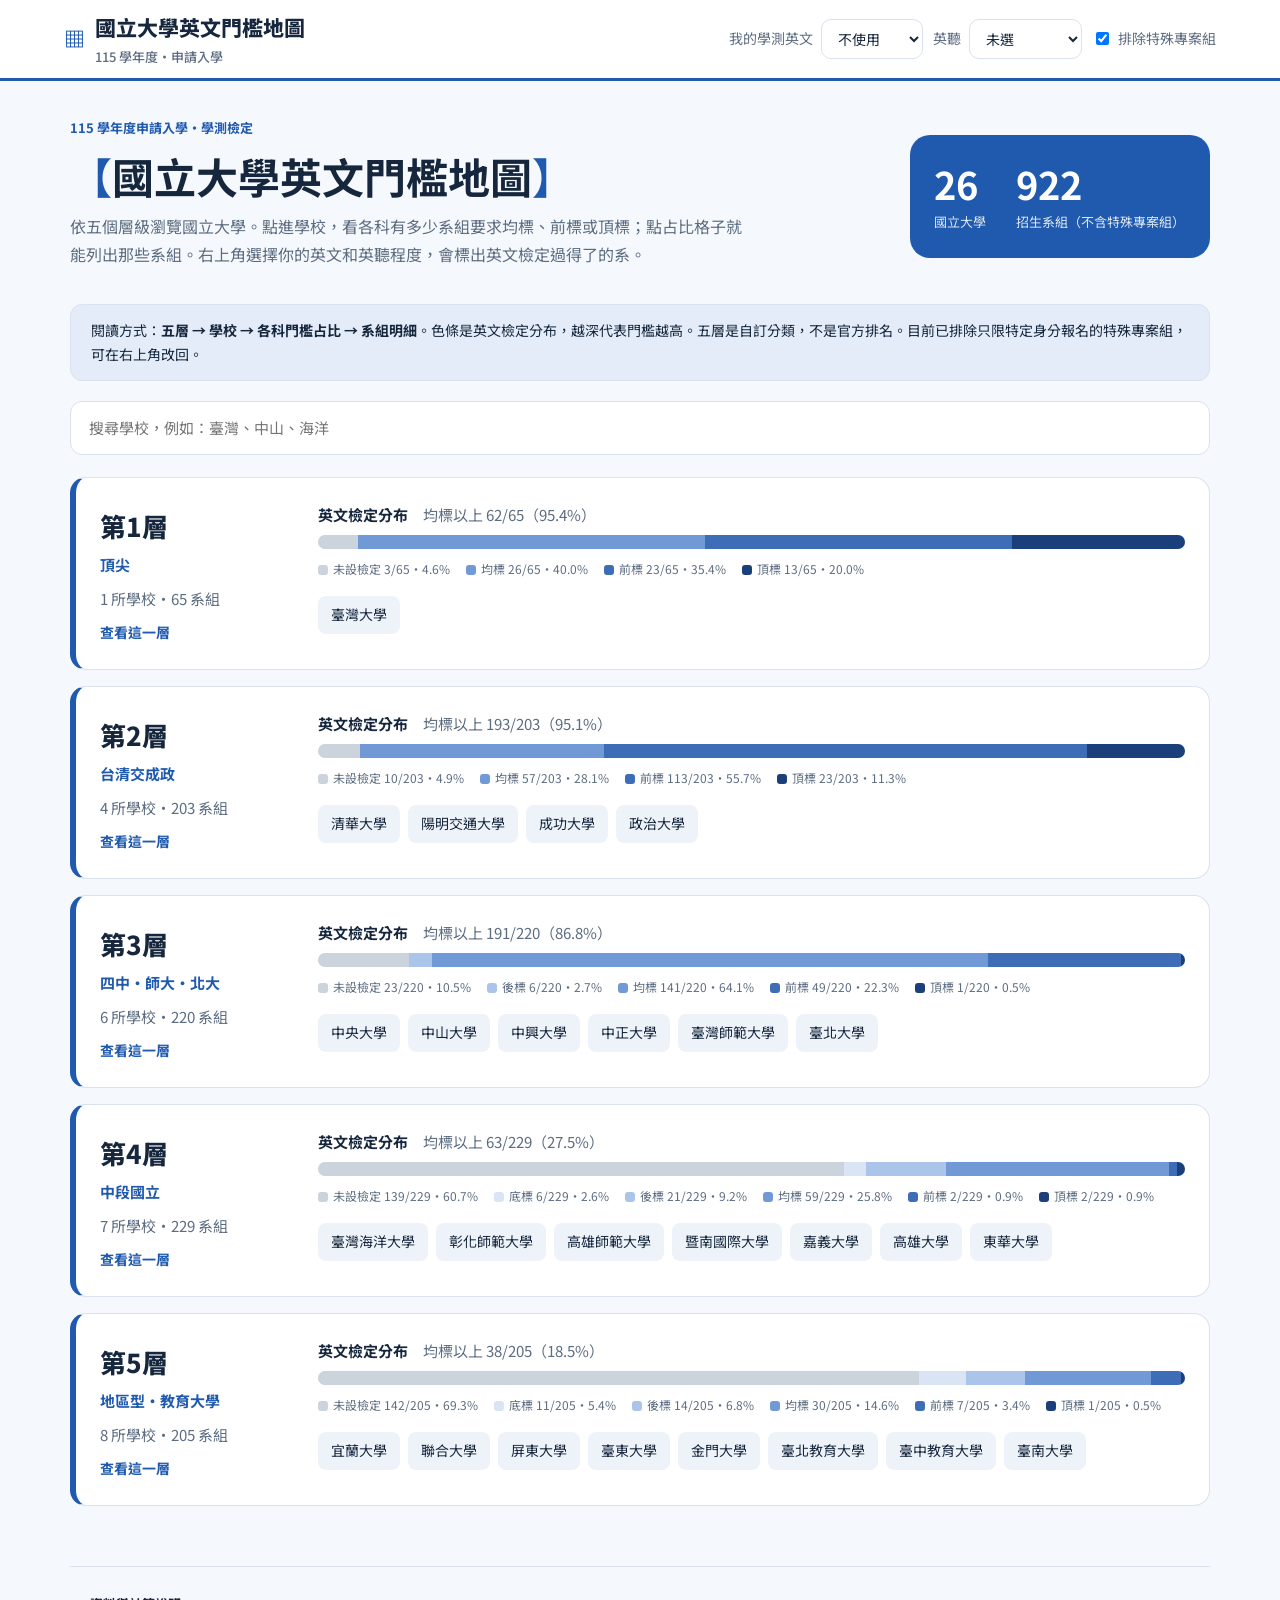
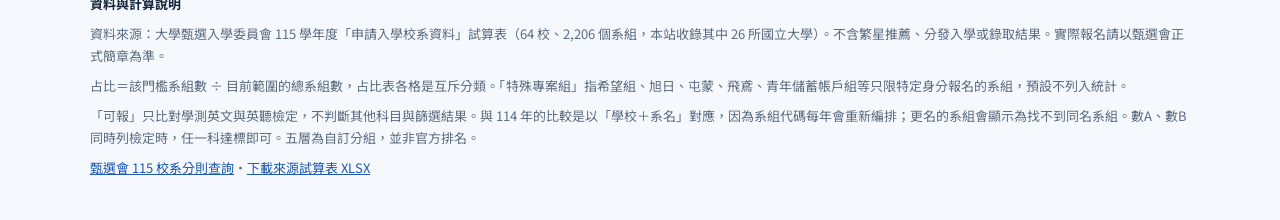
==== national.html @ 5b3b0f8a "feat: preserve existing national university application map" ====
<!doctype html><html lang="zh-Hant"><head><meta charset="utf-8"><meta name="viewport" content="width=device-width, initial-scale=1, viewport-fit=cover"><meta name="description" content="115學年度26所國立大學申請入學，各科檢定門檻與系組占比查詢，可依英文、英聽程度標出可報名系組，並比較114年變動。"><title>國立大學英文門檻地圖・115 申請入學</title><link rel="stylesheet" href="styles.css"></head><body>
<header><a class="brand" href="index.html"><span class="mark">▦</span><span>國立大學英文門檻地圖<span class="edition">115 學年度・申請入學</span></span></a>
<div class="myeng"><span class="grp"><label for="my-eng">我的學測英文</label><select id="my-eng"></select></span><span class="grp"><label for="my-lis">英聽</label><select id="my-lis"></select></span><label class="chk"><input type="checkbox" id="hide-special"> 排除特殊專案組</label></div></header>
<main id="app" aria-live="polite"><p>正在載入校系資料…</p></main>
<footer><strong>資料與計算說明</strong>
<p>資料來源：大學甄選入學委員會 115 學年度「申請入學校系資料」試算表（64 校、2,206 個系組，本站收錄其中 26 所國立大學）。不含繁星推薦、分發入學或錄取結果。實際報名請以甄選會正式簡章為準。</p>
<p>占比＝該門檻系組數 ÷ 目前範圍的總系組數，占比表各格是互斥分類。「特殊專案組」指希望組、旭日、屯蒙、飛鳶、青年儲蓄帳戶組等只限特定身分報名的系組，預設不列入統計。</p>
<p>「可報」只比對學測英文與英聽檢定，不判斷其他科目與篩選結果。與 114 年的比較是以「學校＋系名」對應，因為系組代碼每年會重新編排；更名的系組會顯示為找不到同名系組。數A、數B同時列檢定時，任一科達標即可。五層為自訂分組，並非官方排名。</p>
<a href="https://www.cac.edu.tw/apply115/query.php" target="_blank" rel="noopener">甄選會 115 校系分則查詢</a>・<a href="source.xlsx" download>下載來源試算表 XLSX</a></footer>
<script src="app.js"></script></body></html>
---- styles.css ----
@import url('https://fonts.googleapis.com/css2?family=Noto+Sans+TC:wght@400;500;700;800&display=swap');
:root{
  --ink:#16273D;--muted:#5D6D81;--line:#D9E2EE;--paper:#F5F8FC;--card:#FFFFFF;--soft:#EEF3FA;
  --accent:#1F5AAE;--accent-ink:#FFFFFF;--accent-soft:#E3ECF8;--focus:#F2A93B;
  --ok:#1E7A55;--ok-soft:#E1F2EA;--no:#B23A48;--no-soft:#F8E6E8;
  --l0:#CBD3DD;--l1:#D9E5F5;--l2:#ABC5EA;--l3:#7099D6;--l4:#3E6DB8;--l5:#1B3F7A;
  box-sizing:border-box;padding-top:env(safe-area-inset-top,0px);padding-bottom:env(safe-area-inset-bottom,0px);
}
@media (prefers-color-scheme:dark){:root:not([data-theme="light"]){
  --ink:#E5ECF5;--muted:#9AA9BC;--line:#2C3A4E;--paper:#111821;--card:#18212D;--soft:#1E2A39;
  --accent:#7AAAF0;--accent-ink:#0E1620;--accent-soft:#1F3150;--focus:#F2A93B;
  --ok:#78CFA6;--ok-soft:#173829;--no:#F0919C;--no-soft:#3A1F25;
  --l0:#3A4553;--l1:#2B3E59;--l2:#34537F;--l3:#4B74B0;--l4:#6F98D8;--l5:#A8C5EF;}}
:root[data-theme="dark"]{
  --ink:#E5ECF5;--muted:#9AA9BC;--line:#2C3A4E;--paper:#111821;--card:#18212D;--soft:#1E2A39;
  --accent:#7AAAF0;--accent-ink:#0E1620;--accent-soft:#1F3150;--focus:#F2A93B;
  --ok:#78CFA6;--ok-soft:#173829;--no:#F0919C;--no-soft:#3A1F25;
  --l0:#3A4553;--l1:#2B3E59;--l2:#34537F;--l3:#4B74B0;--l4:#6F98D8;--l5:#A8C5EF;}
html{scroll-padding-top:env(safe-area-inset-top,0px)}
*{box-sizing:border-box}
body{margin:0;background:var(--paper);font:15px/1.7 'Noto Sans TC','PingFang TC','Microsoft JhengHei',system-ui,sans-serif;color:var(--ink)}
a{color:inherit;text-decoration:none}
button,input,select{font:inherit;color:inherit}
button,a,input,select{touch-action:manipulation}
:focus-visible{outline:3px solid var(--focus);outline-offset:3px}
header{min-height:76px;border-bottom:3px solid var(--accent);display:flex;flex-wrap:wrap;gap:10px 20px;align-items:center;justify-content:space-between;padding:10px max(5vw,20px);background:var(--card)}
.brand{font-size:21px;font-weight:800;display:flex;gap:10px;align-items:center}
.brand .mark{color:var(--accent)}
.edition{color:var(--muted);font-size:13px;display:block;font-weight:500}
.myeng{display:flex;align-items:center;gap:10px;font-size:14px}
.myeng label{color:var(--muted)}
.myeng select{padding:8px 12px;border:1px solid var(--line);border-radius:10px;background:var(--card)}
main{max-width:1200px;margin:0 auto;padding:36px 30px 60px}
h1{font-size:clamp(28px,4vw,42px);line-height:1.3;margin:10px 0}
h1.bracket::before{content:"【";color:var(--accent)}
h1.bracket::after{content:"】";color:var(--accent)}
h2{font-size:22px;margin:0 0 16px}
h3{margin:0 0 8px;font-size:18px}
p{margin:8px 0}
.kicker{font-size:13px;font-weight:700;color:var(--accent)}
.muted{color:var(--muted)}
.hero{display:grid;grid-template-columns:1fr 300px;gap:40px;align-items:center;margin-bottom:28px}
.hero p{max-width:680px;font-size:16px}
.hero-stat{background:var(--accent);color:var(--accent-ink);border-radius:20px;padding:24px;display:flex;gap:30px}
.hero-stat b{font-size:38px;display:block;line-height:1.3}
.hero-stat span{font-size:13px;opacity:.85}
.notice{background:var(--accent-soft);border:1px solid var(--line);border-radius:12px;padding:14px 20px;margin:20px 0;font-size:14px}
.search{width:100%;background:var(--card);border:1px solid var(--line);padding:13px 18px;border-radius:12px;margin-bottom:22px}
.tiers{display:grid;gap:16px}
.tier{border:1px solid var(--line);border-left:6px solid var(--accent);border-radius:16px;background:var(--card);padding:24px;display:grid;grid-template-columns:190px 1fr;gap:28px}
.tier-title{font-size:26px;font-weight:800;margin:2px 0 4px}
.tier-name{font-weight:700;color:var(--accent);margin-bottom:8px}
.tier-link{font-size:14px;color:var(--accent);font-weight:700;display:inline-block;margin-top:10px}
.schools{display:flex;flex-wrap:wrap;gap:8px;margin-top:16px}
.school-pill{background:var(--soft);padding:6px 12px;border-radius:8px;font-size:14px;border:1px solid transparent}
.school-pill:hover{border-color:var(--accent);color:var(--accent)}
.bar{height:14px;border-radius:20px;overflow:hidden;display:flex;margin:8px 0 10px;background:var(--soft)}
.seg{height:100%;min-width:0}
.legend{display:flex;flex-wrap:wrap;gap:8px 16px;font-size:12px;color:var(--muted)}
.dot{display:inline-block;width:10px;height:10px;border-radius:3px;margin-right:5px;vertical-align:-1px}
.okline{margin-top:10px;font-size:14px;color:var(--ok);font-weight:700}
.crumb{display:flex;gap:8px;flex-wrap:wrap;color:var(--muted);font-size:14px;margin-bottom:18px}
.crumb a{color:var(--accent)}
.summary{display:flex;gap:12px;margin:22px 0;flex-wrap:wrap}
.stat{background:var(--card);border:1px solid var(--line);border-radius:14px;padding:14px 22px;min-width:170px}
.stat b{display:block;font-size:28px}
.stat small{color:var(--muted)}
.stat.ok b{color:var(--ok)}
.overview{background:var(--card);border:1px solid var(--line);border-radius:16px;padding:24px;margin:24px 0}
.table-wrap{overflow-x:auto}
table{border-collapse:collapse;width:100%;min-width:690px}
th{text-align:left;color:var(--muted);font-weight:500;font-size:13px;padding:10px}
td{border-top:1px solid var(--line);padding:8px}
td:first-child{font-weight:700;white-space:nowrap}
.cell{border:0;background:var(--soft);border-radius:9px;padding:10px 7px;width:100%;cursor:pointer;text-align:center}
.cell:hover,.cell.active{background:var(--accent-soft);box-shadow:inset 0 0 0 1.5px var(--accent)}
.cell b{font-size:17px;display:block}
.cell small{font-size:11px;color:var(--muted)}
.zero{opacity:.4}
.english td{background:var(--accent-soft)}
.english td:first-child{color:var(--accent)}
.toolbar{display:flex;gap:10px;align-items:center;flex-wrap:wrap;margin:18px 0}
.toolbar input{flex:1;min-width:220px;margin:0}
.toolbar select{padding:12px;background:var(--card);border:1px solid var(--line);border-radius:10px;max-width:100%}
.chk{display:inline-flex;gap:6px;align-items:center;font-size:14px;cursor:pointer}
.clear{border:0;background:none;color:var(--accent);cursor:pointer;font-weight:700}
.dept-list{display:grid;grid-template-columns:repeat(2,1fr);gap:12px}
.dept-card{display:block;background:var(--card);border:1px solid var(--line);border-radius:13px;padding:16px 18px}
.dept-card:hover{border-color:var(--accent)}
.dept-card h3{font-size:16px;display:flex;gap:8px;align-items:center;flex-wrap:wrap}
.badge{font-size:12px;font-weight:700;padding:1px 8px;border-radius:999px}
.badge.ok{background:var(--ok-soft);color:var(--ok)}
.badge.no{background:var(--no-soft);color:var(--no)}
.chips{display:flex;flex-wrap:wrap;gap:6px;margin-top:10px}
.chip{font-size:12px;background:var(--soft);padding:3px 8px;border-radius:5px}
.chip.en{background:var(--accent-soft);color:var(--accent);font-weight:700}
.detail-grid{display:grid;grid-template-columns:1fr 1fr;gap:22px}
.panel{background:var(--card);border:1px solid var(--line);border-radius:16px;padding:22px;margin:15px 0}
.panel table{min-width:0}
.verdict{border-radius:12px;padding:12px 16px;font-weight:700;margin:12px 0}
.verdict.ok{background:var(--ok-soft);color:var(--ok)}
.verdict.no{background:var(--no-soft);color:var(--no)}
.notes{white-space:pre-line;overflow-wrap:anywhere;font-size:14px}
.back{color:var(--accent);display:inline-block;margin:15px 0;font-weight:700}
.empty{padding:30px;text-align:center;background:var(--card);border-radius:12px;color:var(--muted)}
footer{border-top:1px solid var(--line);max-width:1140px;margin:auto;padding:26px 20px 40px;font-size:13px;color:var(--muted)}
footer a{color:var(--accent);text-decoration:underline}
footer strong{color:var(--ink)}
@media(max-width:720px){
  header{padding:10px 18px}.brand{font-size:17px}
  main{padding:24px 16px 40px}
  .hero{grid-template-columns:1fr;gap:14px}.hero-stat{padding:18px 22px}
  .tier{grid-template-columns:1fr;gap:8px;padding:18px}
  .dept-list,.detail-grid{grid-template-columns:1fr}
  .overview{padding:16px}.stat{min-width:0;flex:1 1 40%;padding:12px}.stat b{font-size:24px}
}
[hidden]{display:none!important}
.badge.warn{background:var(--accent-soft);color:var(--accent)}
.badge.chg-down{background:var(--ok-soft);color:var(--ok)}
.badge.chg-up{background:var(--no-soft);color:var(--no)}
.badge.new{background:var(--soft);color:var(--muted)}
.verdict.warn{background:var(--accent-soft);color:var(--accent)}
.myeng{flex-wrap:wrap}
.myeng .grp{display:flex;align-items:center;gap:8px}
.changes{margin:0 0 18px;font-size:14px}
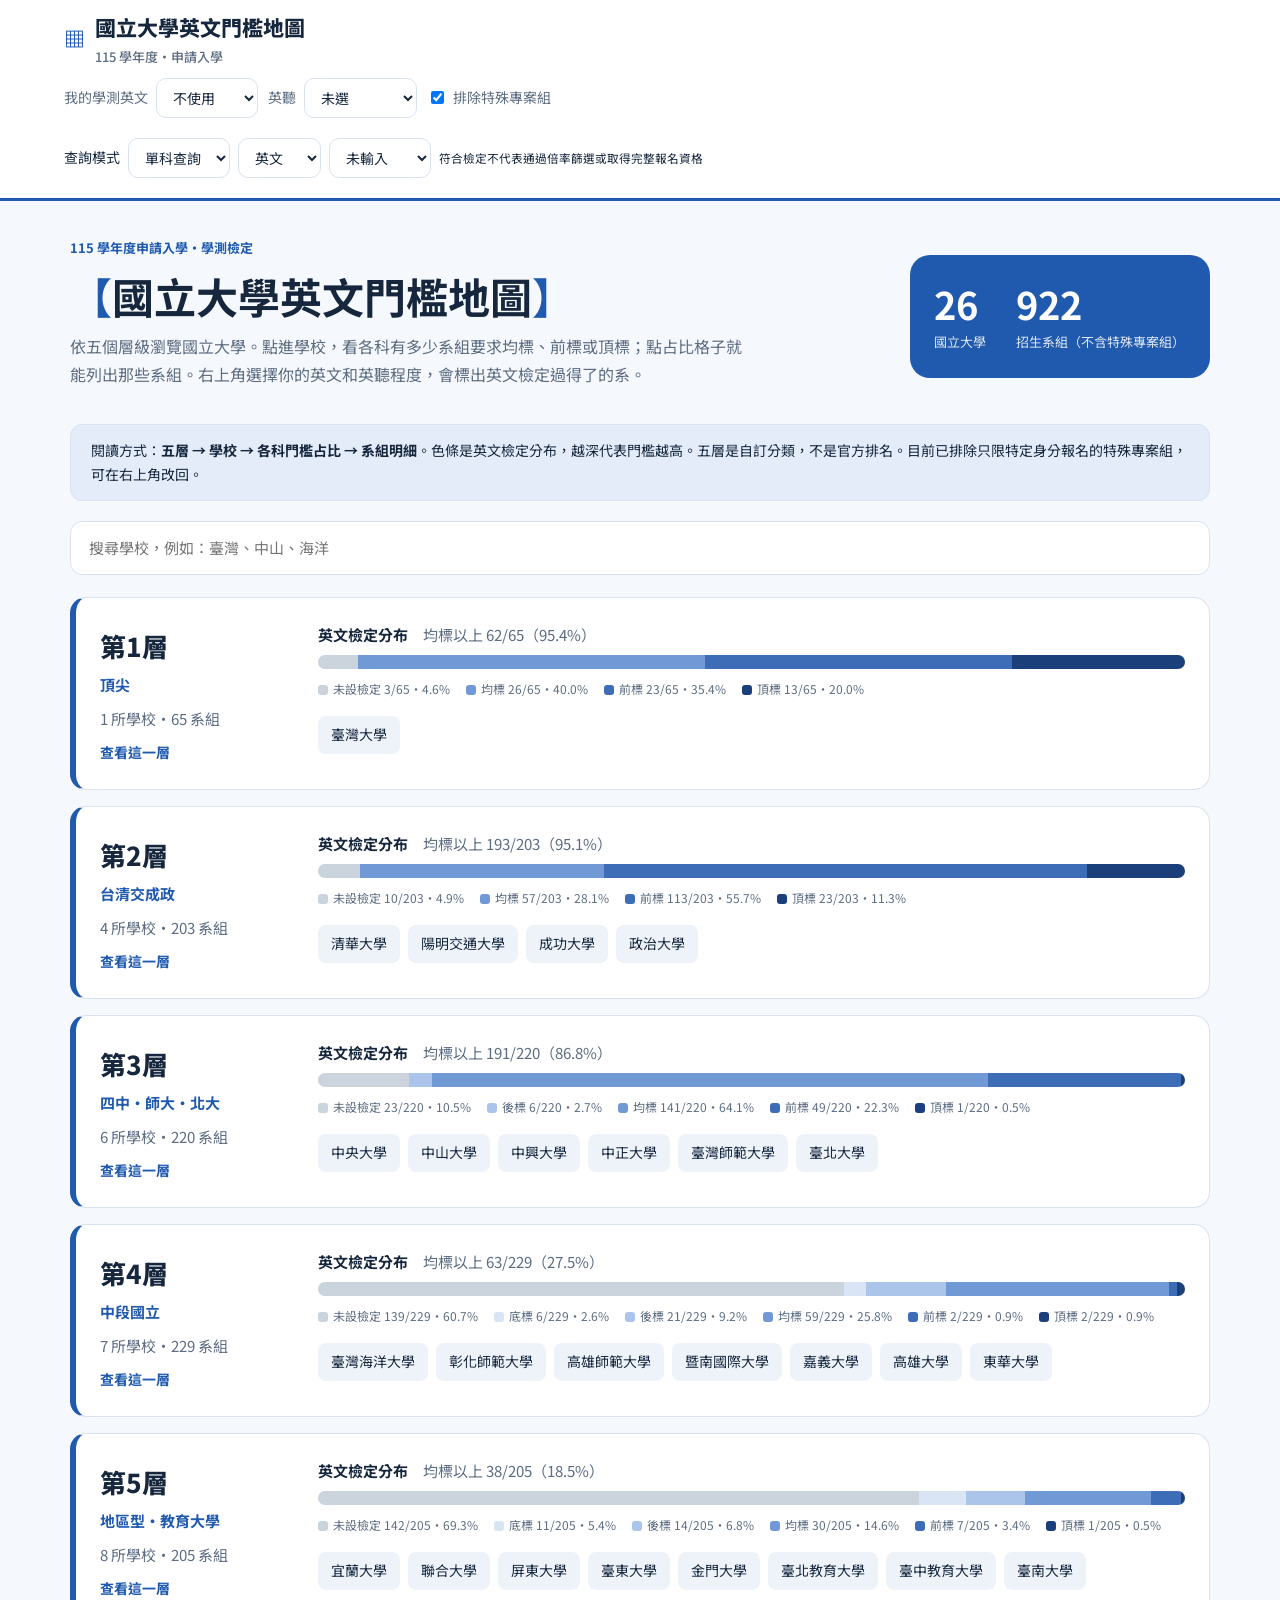
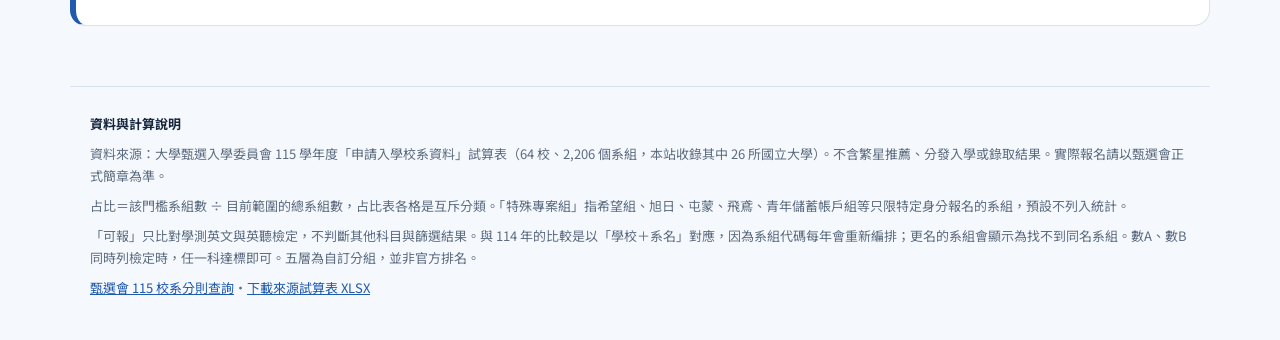
==== commit 0ae6634f: "feat: load shared subject selector in national.html" ====
--- a/national.html
+++ b/national.html
@@ -7,4 +7,4 @@
 <p>占比＝該門檻系組數 ÷ 目前範圍的總系組數，占比表各格是互斥分類。「特殊專案組」指希望組、旭日、屯蒙、飛鳶、青年儲蓄帳戶組等只限特定身分報名的系組，預設不列入統計。</p>
 <p>「可報」只比對學測英文與英聽檢定，不判斷其他科目與篩選結果。與 114 年的比較是以「學校＋系名」對應，因為系組代碼每年會重新編排；更名的系組會顯示為找不到同名系組。數A、數B同時列檢定時，任一科達標即可。五層為自訂分組，並非官方排名。</p>
 <a href="https://www.cac.edu.tw/apply115/query.php" target="_blank" rel="noopener">甄選會 115 校系分則查詢</a>・<a href="source.xlsx" download>下載來源試算表 XLSX</a></footer>
-<script src="app.js"></script></body></html>
+<script src="admission-profile.js"></script><script src="app.js"></script></body></html>
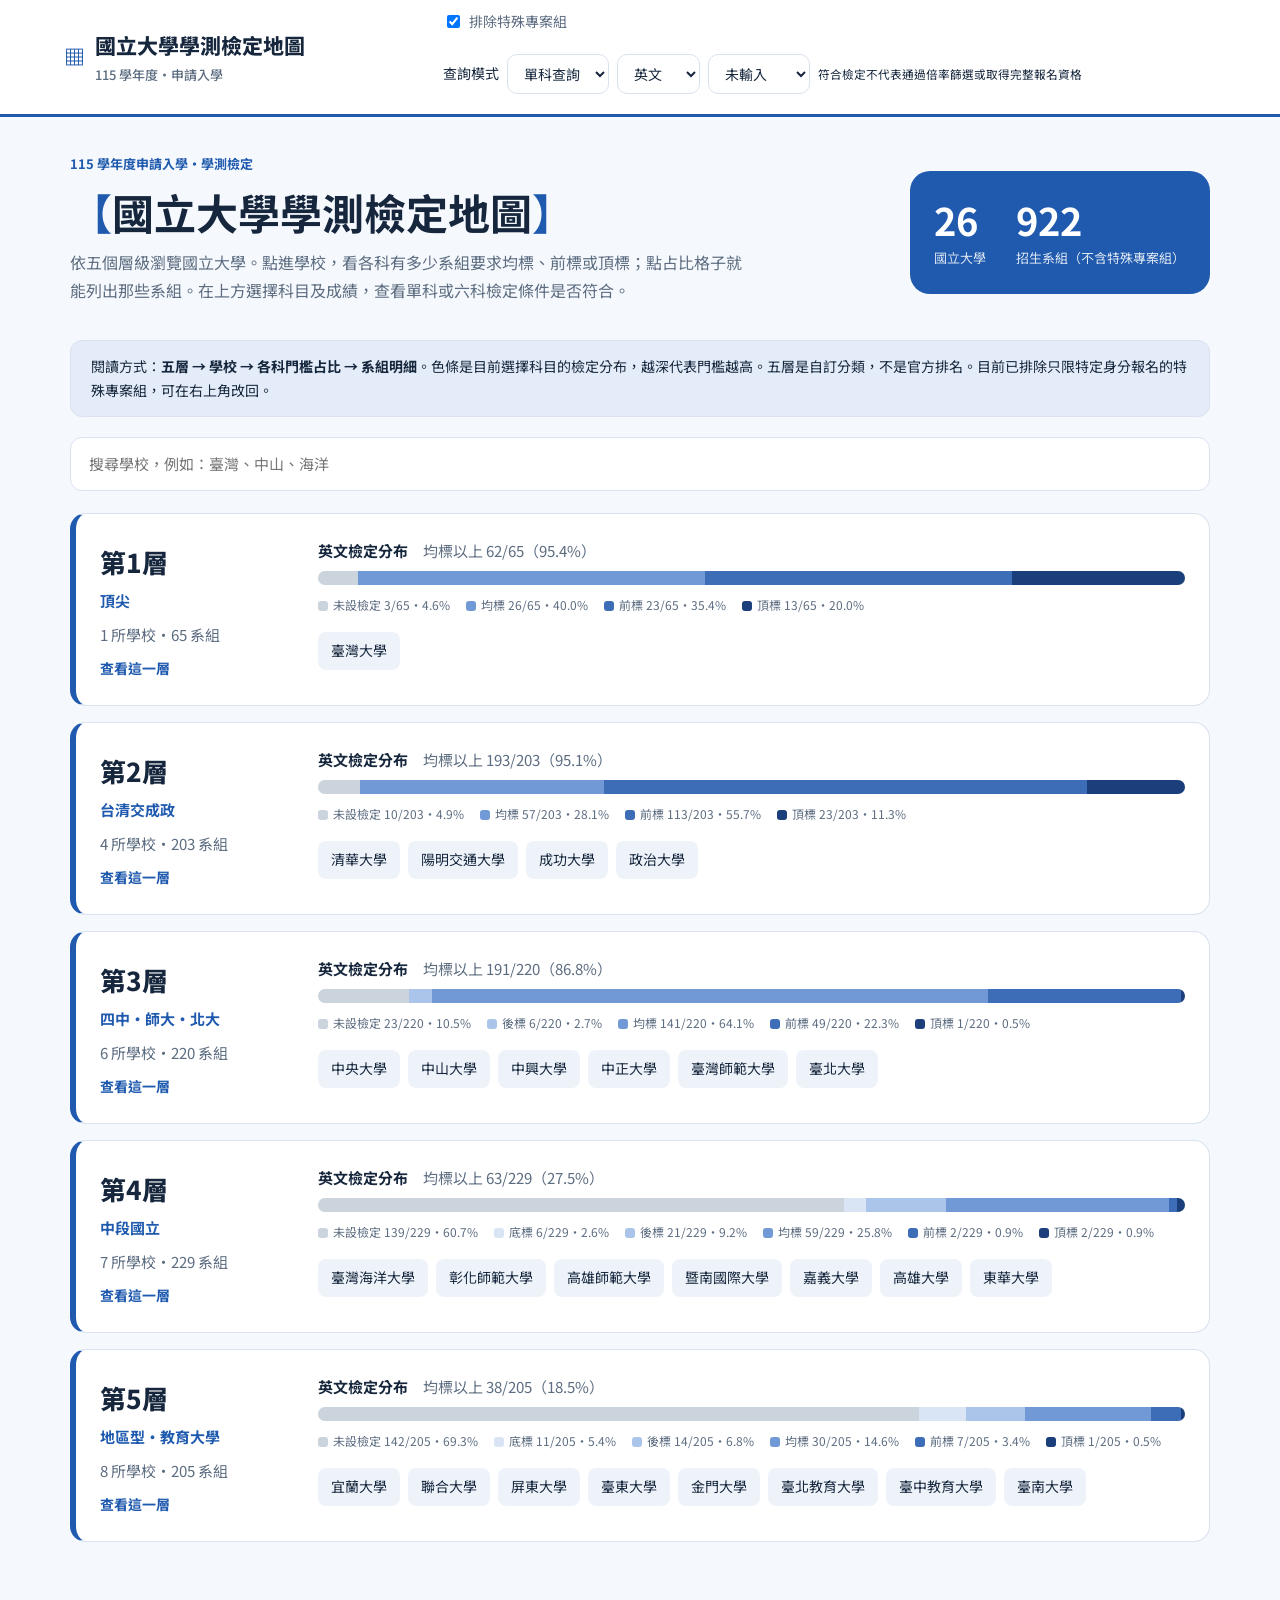
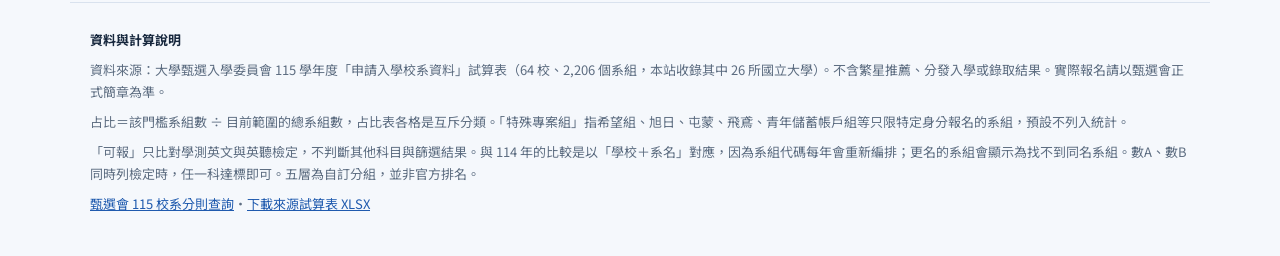
==== commit 7918073e: "fix: remove duplicate English-only controls and rename subject-neutral title" ====
--- a/national.html
+++ b/national.html
@@ -1,6 +1,6 @@
-<!doctype html><html lang="zh-Hant"><head><meta charset="utf-8"><meta name="viewport" content="width=device-width, initial-scale=1, viewport-fit=cover"><meta name="description" content="115學年度26所國立大學申請入學，各科檢定門檻與系組占比查詢，可依英文、英聽程度標出可報名系組，並比較114年變動。"><title>國立大學英文門檻地圖・115 申請入學</title><link rel="stylesheet" href="styles.css"></head><body>
-<header><a class="brand" href="index.html"><span class="mark">▦</span><span>國立大學英文門檻地圖<span class="edition">115 學年度・申請入學</span></span></a>
-<div class="myeng"><span class="grp"><label for="my-eng">我的學測英文</label><select id="my-eng"></select></span><span class="grp"><label for="my-lis">英聽</label><select id="my-lis"></select></span><label class="chk"><input type="checkbox" id="hide-special"> 排除特殊專案組</label></div></header>
+<!doctype html><html lang="zh-Hant"><head><meta charset="utf-8"><meta name="viewport" content="width=device-width, initial-scale=1, viewport-fit=cover"><meta name="description" content="115學年度26所國立大學申請入學，各科檢定門檻與系組占比查詢，可依英文、英聽程度標出可報名系組，並比較114年變動。"><title>國立大學學測檢定地圖・115 申請入學</title><link rel="stylesheet" href="styles.css"></head><body>
+<header><a class="brand" href="index.html"><span class="mark">▦</span><span>國立大學學測檢定地圖<span class="edition">115 學年度・申請入學</span></span></a>
+<div class="myeng"><span class="grp" style="display:none"><label for="my-eng">我的學測英文</label><select id="my-eng"></select></span><span class="grp" style="display:none"><label for="my-lis">英聽</label><select id="my-lis"></select></span><label class="chk"><input type="checkbox" id="hide-special"> 排除特殊專案組</label></div></header>
 <main id="app" aria-live="polite"><p>正在載入校系資料…</p></main>
 <footer><strong>資料與計算說明</strong>
 <p>資料來源：大學甄選入學委員會 115 學年度「申請入學校系資料」試算表（64 校、2,206 個系組，本站收錄其中 26 所國立大學）。不含繁星推薦、分發入學或錄取結果。實際報名請以甄選會正式簡章為準。</p>
